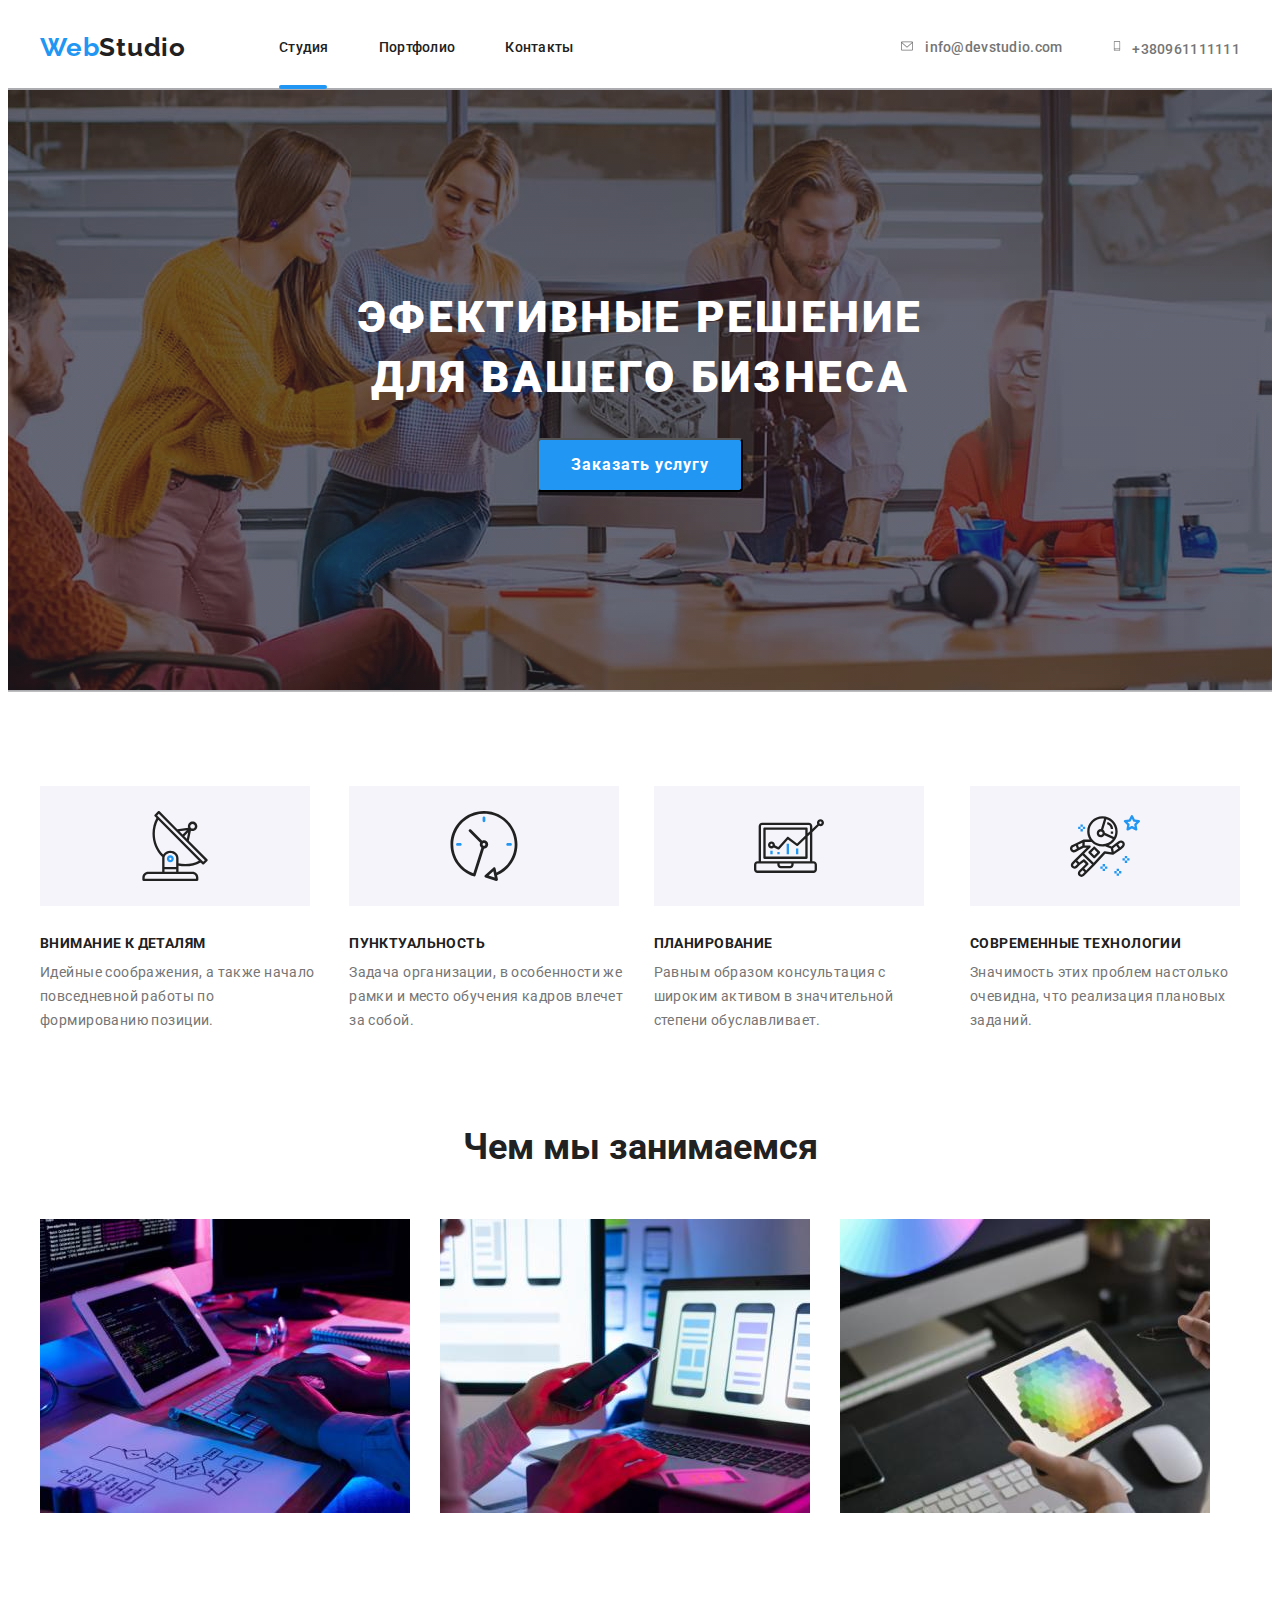
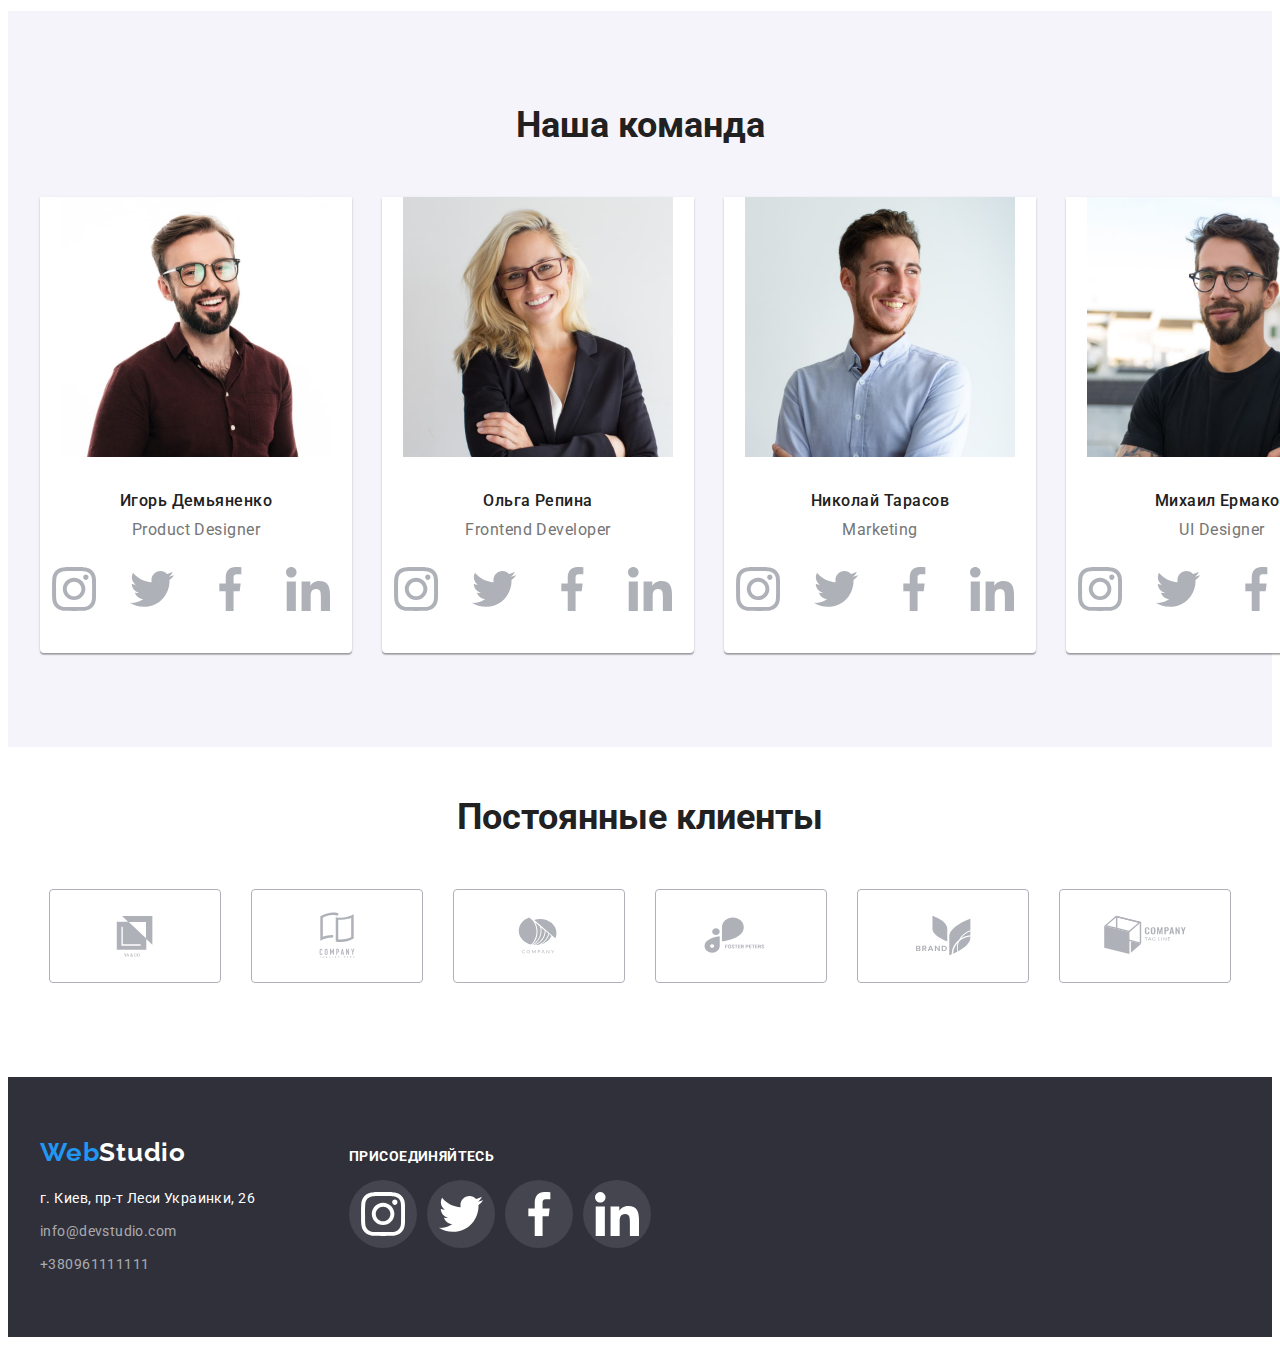
==== index.html @ cd9d086e "HW5" ====
<!DOCTYPE html>
<html lang="ru">
<head>
    <meta charset="UTF-8">
    <meta http-equiv="X-UA-Compatible" content="IE=edge">
    <meta name="viewport" content="width=device-width, initial-scale=1.0">
    <title>Студия</title>
    <link rel="preconnect" href="https://fonts.googleapis.com">
    <link rel="preconnect" href="https://fonts.gstatic.com" crossorigin>
    <link href="https://fonts.googleapis.com/css2?family=Raleway:wght@700&family=Roboto:wght@400;500;700;900&display=swap"
        rel="stylesheet">
    <link rel="stylesheet" href="https://cdnjs.cloudflare.com/ajax/libs/modern-normalize/1.1.0/modern-normalize.min.css"
        integrity="sha512-wpPYUAdjBVSE4KJnH1VR1HeZfpl1ub8YT/NKx4PuQ5NmX2tKuGu6U/JRp5y+Y8XG2tV+wKQpNHVUX03MfMFn9Q=="
        crossorigin="anonymous" referrerpolicy="no-referrer" />
    <link rel="stylesheet" href="./css/styles.css">
</head>
<body>
    <!--Header-->
    <header class="header"> 
        <div class="container">                
            <nav class="nav-content">   
                <a href="./index.html" class="logo"><span class="web">Web</span>Studio</a>
                <ul class="site-nav">
                    <li class="header-item"><a href="./index.html" class="current-page">Студия</a> </li>
                    <li class="header-item"><a href="./portfolio.html">Портфолио</a> </li>
                    <li class="header-item"><a href="">Контакты</a></li>
                </ul>
            </nav>
                <ul class="connection">
                    <li class="header-item">                        
                        <a href="mailto:info@devstudio.com"> 
                            <svg class="envelope header-icon" width="16" height="12">
                                <use href="./images/icons.svg#icon-envelope-hover-1"></use>
                            </svg>info@devstudio.com</a>

                    </li>
                    <li class="header-item">
                    
                    <a href="tel:+380961111111"> <svg class="smarthfone header-icon" width="10" height="16">
                        <use href="./images/icons.svg#icon-smartphone-1"></use>
                    </svg>+380961111111</a></li>

                </ul>                             
                                        
        </div>
    </header>
    <!--Main-->
    <main>
         
    <section class="hero" > 
        <div class="container hero-container">
            <h1 class="hero-title"> Эфективные решение <br> для вашего бизнеса</h1>
            <button type="button" class="button">Заказать услугу</button>
        </div>
    </section>
    
    <!--Advantages-->
    <section class="section">
        <div class="container advantages-container">
            <ul class="advantages-list">                
                <li class="advantage-item">
                    <div class="advantage-block">
                    <svg class="advantage-icon" width="70" height="70">
                        <use href="./images/icons.svg#icon-antenna-1-1"></use>
                    </svg>
                    </div>
                    <h3 class="title">Внимание к деталям</h3>
                    <p class="section-text">Идейные соображения, а также начало повседневной работы по формированию позиции.</p>
                </li>
                <li class="advantage-item">
                    <div class="advantage-block">
                    <svg class="advantage-icon" width="70" height="70">
                        <use href="./images/icons.svg#icon-clock-1-1"></use>
                    </svg>
                    </div>
                    <h3 class="title">Пунктуальность</h3>
                    <p class="section-text">Задача организации, в особенности же рамки и место обучения кадров влечет за собой.</p>
                </li>
                <li class="advantage-item">
                    <div class="advantage-block">
                    <svg class="advantage-icon" width="70" height="70">
                        <use href="./images/icons.svg#icon-diagram-1-1"></use>
                    </svg>
                    </div>
                    <h3 class="title">Планирование</h3>
                    <p class="section-text">Равным образом консультация с широким активом в значительной степени обуславливает.</p>
                </li>
                <li class="advantage-item">
                    <div class="advantage-block">
                    <svg class="advantage-icon" width="70" height="70">
                        <use href="./images/icons.svg#icon-astronaut-1-1"></use>
                    </svg>
                    </div>
                    <h3 class="title">Современные технологии</h3>
                    <p class="section-text">Значимость этих проблем настолько очевидна, что реализация плановых заданий.</p>
                </li>
            </ul>
        </div>
    </section>
    <!--Services-->
    <section class="section service-section">
        <div class="container services-container">
            <h2 class="section-title service-title">Чем мы занимаемся</h2>
            <ul class="services-photo">
                <li class="service-item"> 
                    <img src="./images/box1.jpg" width="370" height="294" alt="Програмирование">
                </li>
                <li class="service-item">
                    <img src="./images/box2.jpg" width="370" height="294" alt="Разработка приложений">
                </li>
                <li class="service-item">
                    <img src="./images/box3.jpg" width="370" height="294" alt="Дизайн разработка">
                </li>
            </ul>
        </div>
    </section>
    <!--Our stuff-->
    <section class="stuff-section">
        <div class="container stuff-container">
            <h2 class="section-title">Наша команда</h2>
            <ul class="stuff-list">
                <li class="stuff-item">
                    <img src="./images/igordemyanenko.jpg" width="270" height="260" alt="Игорь Демьяненко">
                    <div class="stuff-card-desctiption">
                        <h3 class="stuff-title">Игорь Демьяненко</h3>
                        <p class="stuff-text">Product Designer</p>
                        <ul class="social-links">
                            <li class="link-icon">
                                <a class="social-link" href="">
                                    <svg class="social-icon" width="20" height="20">
                                        <use href="./images/icons.svg#icon-instagram-2-1"></use>
                                    </svg>
                                </a>
                                
                            </li>
                            <li class="link-icon">
                                <a class="social-link" href="">
                                    <svg class="social-icon" width="20" height="20">
                                        <use href="./images/icons.svg#icon-twitter-1-1"></use>
                                    </svg>
                                </a>
                                
                            </li>
                            <li class="link-icon">
                                <a class="social-link" href=""><svg class="social-icon" width="20" height="20">
                                    <use href="./images/icons.svg#icon-facebook-1-1"></use>
                                </svg>
                                </a>
                                
                            </li>
                            <li class="link-icon">
                                <a class="social-link" href="">
                                    <svg class="social-icon" width="20" height="20">
                                        <use href="./images/icons.svg#icon-linkedin-1-1"></use>
                                    </svg>
                                </a>
                                
                            </li>

                        </ul>
                    </div>
                </li>
                <li class="stuff-item"> 
                    <img src="./images/olgarepina.jpg" width="270" height="260" alt="Ольга Репина">
                    <div class="stuff-card-desctiption">
                        <h3 class="stuff-title">Ольга Репина</h3>
                        <p class="stuff-text">Frontend Developer</p>
                        <ul class="social-links">
                            <li class="link-icon">
                                <a class="social-link" href="">
                                    <svg class="social-icon" width="20" height="20">
                                        <use href="./images/icons.svg#icon-instagram-2-1"></use>
                                    </svg>
                                </a>
                            
                            </li>
                            <li class="link-icon">
                                <a class="social-link" href="">
                                    <svg class="social-icon" width="20" height="20">
                                        <use href="./images/icons.svg#icon-twitter-1-1"></use>
                                    </svg>
                                </a>
                            
                            </li>
                            <li class="link-icon">
                                <a class="social-link" href=""><svg class="social-icon" width="20" height="20">
                                        <use href="./images/icons.svg#icon-facebook-1-1"></use>
                                    </svg>
                                </a>
                            
                            </li>
                            <li class="link-icon">
                                <a class="social-link" href="">
                                    <svg class="social-icon" width="20" height="20">
                                        <use href="./images/icons.svg#icon-linkedin-1-1"></use>
                                    </svg>
                                </a>
                            
                            </li>
                        </ul>
                    </div>
                </li>
                <li class="stuff-item">
                    <img src="./images/nikolaitarasov.jpg" width="270" height="260" alt="Николай Тарасов">
                    <div class="stuff-card-desctiption">
                        <h3 class="stuff-title">Николай Тарасов</h3>
                        <p class="stuff-text">Marketing</p>
                        <ul class="social-links">
                            <li class="link-icon">
                                <a class="social-link" href="">
                                    <svg class="social-icon" width="20" height="20">
                                        <use href="./images/icons.svg#icon-instagram-2-1"></use>
                                    </svg>
                                </a>
                            
                            </li>
                            <li class="link-icon">
                                <a class="social-link" href="">
                                    <svg class="social-icon" width="20" height="20">
                                        <use href="./images/icons.svg#icon-twitter-1-1"></use>
                                    </svg>
                                </a>
                            
                            </li>
                            <li class="link-icon">
                                <a class="social-link" href=""><svg class="social-icon" width="20" height="20">
                                        <use href="./images/icons.svg#icon-facebook-1-1"></use>
                                    </svg>
                                </a>
                            
                            </li>
                            <li class="link-icon">
                                <a class="social-link" href="">
                                    <svg class="social-icon" width="20" height="20">
                                        <use href="./images/icons.svg#icon-linkedin-1-1"></use>
                                    </svg>
                                </a>
                            
                            </li>
                        </ul>
                    </div>
                </li>
                <li class="stuff-item">
                    <img src="./images/mihailermakov.jpg" width="270" height="260" alt="Михаил Ермаков">
                    <div class="stuff-card-desctiption">
                        <h3 class="stuff-title">Михаил Ермаков</h3>
                        <p class="stuff-text">UI Designer</p>
                        <ul class="social-links">
                            <li class="link-icon">
                                <a class="social-link" href="">
                                    <svg class="social-icon" width="20" height="20">
                                        <use href="./images/icons.svg#icon-instagram-2-1"></use>
                                    </svg>
                                </a>
                            
                            </li>
                            <li class="link-icon">
                                <a class="social-link" href="">
                                    <svg class="social-icon" width="20" height="20">
                                        <use href="./images/icons.svg#icon-twitter-1-1"></use>
                                    </svg>
                                </a>
                            
                            </li>
                            <li class="link-icon">
                                <a class="social-link" href=""><svg class="social-icon" width="20" height="20">
                                        <use href="./images/icons.svg#icon-facebook-1-1"></use>
                                    </svg>
                                </a>
                            
                            </li>
                            <li class="link-icon">
                                <a class="social-link" href="">
                                    <svg class="social-icon" width="20" height="20">
                                        <use href="./images/icons.svg#icon-linkedin-1-1"></use>
                                    </svg>
                                </a>
                            
                            </li>
                        </ul>
                    </div>
                </li>
            </ul>
        </div>
    </section>

    <!--Our clients-->
    <section class="clients-section">
        <div class="container client-container">
            <h2 class="section-title">Постоянные клиенты</h2>
            <div class="container client-container">
            <ul class="client-list">
                <li class="client-item">
                    <a class="client-section-link" href="">
                    <svg class="client-icon" width="108" height="60">
                        <use href="./images/icons.svg#icon-Logo-uno-1"></use>
                    </svg>
                    </a>
                </li>
                <li class="client-item">
                    <a class="client-section-link" href="">
                    <svg class="client-icon" width="108" height="60">
                        <use href="./images/icons.svg#icon-Logo-dos-1"></use>
                    </svg>
                    </a>
                </li>
                <li class="client-item">
                    <a class="client-section-link" href="">
                    <svg class="client-icon" width="108" height="60">
                        <use href="./images/icons.svg#icon-Logo-tres-1"></use>
                    </svg>
                    </a>
                </li>
                <li class="client-item">
                    <a class="client-section-link" href="">
                    <svg class="client-icon" width="108" height="60">
                        <use href="./images/icons.svg#icon-Logo-cuatro-1"></use>
                    </svg>
                    </a>
                </li>
                <li class="client-item">
                    <a class="client-section-link" href="">
                    <svg class="client-icon" width="108" height="60">
                        <use href="./images/icons.svg#icon-Logo-cinco-1"></use>
                    </svg>
                    </a>
                </li>
                <li class="client-item">
                    <a class="client-section-link" href="">
                    <svg class="client-icon" width="108" height="60">
                        <use href="./images/icons.svg#icon-Logo-seis-1"></use>
                    </svg>
                    </a>
                </li>
            </ul>
            </div>
        </div>
    </section>
          
    </main>

    <footer class="footer">
        <div class="container footer-general-container">
            <div class="footer-container">
                <a href="./index.html" class="logo"><span class="web">Web</span><span class="studio">Studio</span></a>   
                <address class="address-info">
                    <p class="address">г. Киев, пр-т Леси Украинки, 26 </p>
                    <ul class="footer-connection">
                        <li class="connection-item"><a href="mailto:info@devstudio.com ">info@devstudio.com</a></li>
                        <li class="connection-item phone"><a href="tel:+380961111111">+380961111111</a></li>
                    
                    </ul>  
                </address>  
            </div>
            <div class="footer-link-container">
                <h3 class="footer-connect">ПРИСОЕДИНЯЙТЕСЬ</h3>
                <ul class="footer-social-links">
                    <li class="footer-link-icon">
                        <a class="footer-social-link" href="">
                            <svg class="footer-social-icon" width="20" height="20">
                                <use href="./images/icons.svg#icon-instagram-2-1"></use>
                            </svg>
                        </a>
            
                    </li>
                    <li class="footer-link-icon">
                        <a class="footer-social-link" href="">
                            <svg class="footer-social-icon" width="20" height="20">
                                <use href="./images/icons.svg#icon-twitter-1-1"></use>
                            </svg>
                        </a>
            
                    </li>
                    <li class="footer-link-icon">
                        <a class="footer-social-link" href="">
                            <svg class="footer-social-icon" width="20" height="20">
                                <use href="./images/icons.svg#icon-facebook-1-1"></use>
                            </svg>
                        </a>
            
                    </li>
                    <li class="footer-link-icon">
                        <a class="footer-social-link" href="">
                            <svg class="footer-social-icon" width="20" height="20">
                                <use href="./images/icons.svg#icon-linkedin-1-1"></use>
                            </svg>
                        </a>
            
                    </li>
                </ul>
            </div>
            </div>
            
            
            </footer>
        </div>
               
        
    </footer>
    
    
</body>
</html>
---- css/styles.css ----
/* main text color: #757575;*/
/* secondary text color: #212121;  */
/* белый #FFFFFF */
/* акцент синий #2196F3 */
/* первичный цвет фона #E5E5E5; */
/* вторичный цвет фона #2F303A; */
/* цвет фона наша команда #F5F4FA */


:root {
  --primary-text-color: #757575;
  --secondary-text-color: #212121;
  --accent-color: #2196F3;
  --accent-second-color: #FFFFFF;
  --primary-background-color: #e5e5e5;
  --secondary-background-color: #2F303A;
  --stuff-background-color: #F5F4FA:



}

body {
  
  color: var(--primary-text-color);
  font-family: Roboto, sans-serif;
}

p, h1, h2, h3, h4, h5, h5, h6 {
  margin-top: 0;
  margin-bottom: 0;
}

ul {
  list-style: none;
  margin-top: 0;
  margin-bottom: 0;
  padding-left: 0;

}
.header {
  
 
}
.header .container {
  display: flex;
  align-items: center; 
}
.container {
  width: 1200px;
  padding-left: 15px;
  padding-right: 15px; 
  margin: 0 auto; 

}
.logo {
  margin-right: 93px;
   padding-top: 24px;
  padding-bottom: 25px;
}
.logo {
  font-family: Raleway, sans-serif;
font-weight: bold;
font-size: 26px;
line-height: 1.19;
letter-spacing: 0.03em;
color: var(--secondary-text-color);
text-decoration: none;
}
.web {
  color: var(--accent-color);
}

/* site-nav */

.nav-content {
  display: flex;
  align-items: center;
}

.site-nav {
  
  display: flex;
}
.site-nav a {
font-weight: 500;
font-size: 14px;
line-height: 1.14;
letter-spacing: 0.02em;
  color: var(--secondary-text-color);
  text-decoration: none;
}
.site-nav a:hover, 
.site-nav a:focus {
  color: var(--accent-color);
}

.header-item {

  display: flex;
  justify-content: center;
  align-items: center;
}

.header-item:not(:last-child) {
  margin-right: 50px;
}
.connection {
  display: flex;
  margin-left: auto;
  
}
.connection a {
font-weight: 500;
font-size: 14px;
line-height: 1.14;
letter-spacing: 0.02em;
  color: var(--primary-text-color);
  text-decoration: none;
}
.connection a:hover, 
.connection a:focus {
  color: var(--accent-color);
}

.header-item a:hover .header-icon,
.header-item a:focus .header-icon {
  fill: var(--accent-color);
}



.envelope{
  margin-right: 10px;
  fill: var(--primary-text-color);
  cursor: pointer;
  justify-content: center;
  align-items: center;
  }
.smarthfone {
  margin-right: 10px;
  fill: var(--primary-text-color);
  cursor: pointer;
  justify-content: center;
  align-items: center;
    }

.current-page {
  position: relative;
  display: inline-block;
  padding-top: 32px;
  padding-bottom: 32px;
  
  
  color: var(--accent-color);
  
}

.current-page::after {
  content: '';

  position: absolute;
left: 0;
bottom: -1px;
  display: block;
  width: 48px;
  height: 4px;
  border-radius: 2px;
  background-color: var(--accent-color);

}

/* main */
.hero {
  /* background-color: var(--secondary-background-color); */
  background-image: linear-gradient(
    rgba(47, 48, 58, 0.4),
    rgba(47, 48, 58, 0.4)
  ),  url(../images/background.jpg);
  background-repeat: no-repeat;
  background-position: center;
  background-size: 1600px;

  display: flex;
  align-items: center;
  padding-top: 200px;
  padding-bottom: 200px;
}

.hero-title {
padding-bottom: 30px;
font-weight: 900;
font-size: 44px;
line-height: 1.36;
text-align: center;
letter-spacing: 0.06em;
text-transform: uppercase;
color: var(--accent-second-color);
}


.button {
display: block;
border-radius: 4px;
margin-left: auto;
margin-right: auto;
padding-top: 10px;
padding-bottom: 10px;
padding-left: 32px;
padding-right: 32px;
justify-content: center;
font-family: Roboto;
font-style: normal;
font-weight: bold;
font-size: 16px;
line-height: 1.87;
align-items: center;
text-align: center;
letter-spacing: 0.06em;
background-color: var(--accent-color);
color: var(--accent-second-color);
cursor: pointer;
}


.section {
  padding-top: 94px;
  
}
.section-title {
display: block;
text-align: center;
align-items: center;
font-family: Roboto;
font-style: normal;
font-weight: bold;
font-size: 36px;
line-height: 1.16;
color: var(--secondary-text-color);
}

.advantages-container {
  display: flex;
  align-items: center;
  justify-content: center;
}

.advantage-block {
  display: flex;
  width: 270px;
  height: 120px;
  background-color: #F5F4FA;
  margin-bottom: 30px;
    align-items: center;
  justify-content: center;
  

}

.advantages-list {
  display: flex;
}


.advantage-item:not(:last-child) {
margin-right: 30px;
}



.title {
margin-bottom: 10px;
font-family: Roboto;
font-style: normal;
font-weight: bold;
font-size: 14px;
line-height: 1.14;
letter-spacing: 0.03em;
text-transform: uppercase;
  color: var(--secondary-text-color);
}




/* Services */
.service-section {
  padding-bottom: 94px;
}
.service-title {
  text-align: center;
}
.services-container {
    align-items: center;
    
}
.service-title {
  display: block;
  margin-bottom: 50px;
}
.services-photo {
  display: flex;
}
.service-item:not(:last-child) {
  margin-right: 30px;
}


.section-text {
font-size: 14px;
line-height: 1.71;
letter-spacing: 0.03em;
}

/* stuff */

.stuff-section {
  padding-top: 94px;
padding-bottom: 94px;
background-color: #F5F4FA;
}

.stuff-list {
  display: flex;
margin-top: 50px;
}
.stuff-item:not(:last-child) {
  margin-right: 30px;
}
.stuff-item {
  align-items: center;
  text-align: center;
  box-shadow: 0px 1px 3px rgba(0, 0, 0, 0.12), 0px 1px 1px rgba(0, 0, 0, 0.14), 0px 2px 1px rgba(0, 0, 0, 0.2);
border-radius: 0px 0px 4px 4px;
background-color: #fff;
  }


.stuff-card-desctiption {
  padding-top: 30px;
  padding-bottom: 30px;
}

.stuff-text {
font-size: 16px;
line-height: 1.187;
letter-spacing: 0.03em;
}

.stuff-title {
padding-bottom: 10px;
font-weight: 500;
font-size: 16px;
line-height: 1.187;
letter-spacing: 0.03em;
  color: var(--secondary-text-color)

}

.social-links {
  display: flex;
  align-items: center;
  padding-left: auto;
  justify-content: center;
  margin-top: 16px;
  margin-right: auto;
  margin-left: auto;
  fill: #AFB1B8;
}



.link-icon {
  display: flex;
  align-items: center;
  justify-content: center;
  margin-right: 10px;

}
.social-link {
  fill: #AFB1B8;
}
.social-icon {
  display: flex;
  width: 44px;
  height: 44px;
  padding: 12px;
  
}


.social-link:hover,
.social-link:focus {
  border-radius: 50%;
  fill: #FFFFFF;
  background-color: var(--accent-color);
cursor: pointer;
}

.social-icon:not(:last-child) {
  margin-right: 10px;
}

/* clients */

.client-section {
padding-bottom: 94px;
}

.client-container {
padding: 0;
margin-top: 50px;   
margin-bottom: 94px;
}



.client-icon {  
  justify-content: center;
  align-items: center;  
  display: flex;
  border: #AFB1B8 solid 1px;
  border-radius: 4px;
  width: 170px;
  height: 92px;
  }


.client-list {
  display: flex;
  align-items: center;
  justify-content: center;   
}


.client-item:not(:last-child) {
  margin-right: 30px;
}


.client-icon {  
  fill: #AFB1B8;
}

.client-icon:hover ,
.client-icon:focus {
  fill: var(--accent-color);
  border: var(--accent-color) solid 1px
}

/* .client-icon:hover,
.client-icon:focus {
fill: var(--accent-color);
border: red solid 1px;
}  */


/* .client-block a:hover, .client-icon
.client-block a:focus .client-icon {
  fill: var(--accent-color);
  cursor: pointer;
  
} */

/* footer */
.footer {
   padding-top: 60px;
   padding-bottom: 60px;
 
}
.footer {
  background-color: var(--secondary-background-color);
  color: var(--accent-second-color);
}

.footer-general-container{
  display: flex;
  align-items: baseline;

 
}
.address-info {
  padding-top: 20px;
}
.studio {
  color: var(--accent-second-color);
}
.address {

font-style: normal;
font-weight: normal;
font-size: 14px;
line-height: 1.71;
letter-spacing: 0.03em;
  color: var(--accent-second-color);
}

.footer-connection a {

font-style: normal;
font-weight: normal;
font-size: 14px;
line-height: 1.71;
letter-spacing: 0.03em;

color: rgba(255, 255, 255, 0.6);
text-decoration: none;
}
.footer-connection a:hover,
.footer-connection a:focus {
  color: var(--accent-color);
}

.connection-item {
  margin-top: 9px;
}

.footer-connect{
  font-family: Roboto;
font-style: normal;
font-weight: bold;
font-size: 14px;
line-height: 16px;
letter-spacing: 0.03em;
text-transform: uppercase;
color: var(--accent-second-color);
}

.footer-container {
  padding-right: 70px;
  
}


.footer-social-links {
  display: flex;
  align-items: center;
  padding-left: auto;
  justify-content: center;
  margin-top: 16px;
  margin-right: auto;
  margin-left: auto;
  
}



.footer-link-icon {
  display: flex;
  align-items: center;
  justify-content: center;
  margin-right: 10px;

}
.footer-social-link {
  fill:#FFFFFF;
  background-color: rgba(255, 255, 255, 0.1);
 border-radius: 50%;
}
.footer-social-icon {
  display: flex;
  width: 44px;
  height: 44px;
  padding: 12px;
  
}


.footer-social-link:hover,
.footer-social-link:focus {
  border-radius: 50%;
  fill: #FFFFFF;
  background-color: var(--accent-color);
cursor: pointer;
}

.footer-social-icon:not(:last-child) {
  margin-right: 10px;
}


/* Portfolio */
.portfolio-header {
  background-color: white;
  border-bottom: 1px solid #ECECEC;
}

.portfolio-section {
  
  padding-top: 94px;
  padding-bottom: 94px;
}
.portfolio-btns {
  margin-right: auto;
  margin-left: auto;
  justify-content: center;
  display: flex;
  align-items: center;
  margin-bottom: 50px;
  
}

.btn:not(:last-child) {
  align-items: center;
  justify-content: center;
  display: block;
  
  
}

.btn{
border-radius: 4px;
margin-right: 8px;
padding: 6px 22px;
font-family: Roboto;
font-style: normal;
font-weight: 500;
font-size: 16px;
line-height: 1.62;
text-align: center;
align-items: center;
letter-spacing: 0.03em;
background-color: #F5F4FA;
color: var(--secondary-text-color);
text-decoration: none;
cursor: pointer;

}

.btn:hover,
.btn:focus {
  background-color: var(--accent-color);
color: var(--accent-second-color);
box-shadow: 0px 3px 1px rgba(0, 0, 0, 0.1), 0px 1px 2px rgba(0, 0, 0, 0.08), 0px 2px 2px rgba(0, 0, 0, 0.12);
border-radius: 4px;
}

.portfolio-list {
  display: flex;
  flex-wrap: wrap;
  align-content: center;
  margin-left: -30px;
  
  }

.portfolio-item {
  margin-left: 30px;
  flex-basis: calc((100% - 3 * 30px) / 3);
  
  
}
/* .portfolio-item:not(:nth-child(3n)) {
  margin-bottom: 30px;
} */
.portfolio-item:not(:nth-last-child(-n + 3)) {
  margin-bottom: 30px;
}

.portfolio-item:hover, 
.portfolio-item:focus {
background: #FFFFFF;
/* border: 1px solid #EEEEEE; */
box-sizing: border-box;
box-shadow: 0px 1px 1px rgba(0, 0, 0, 0.12), 0px 4px 4px rgba(0, 0, 0, 0.06), 1px 4px 6px rgba(0, 0, 0, 0.16);


}

.portfolio-photo {
  display: block;
}
.portfolio-contect-desctiption {
  border-bottom: 1px solid #EEEEEE;
  border-right: 1px solid #EEEEEE;  
  border-left: 1px solid #EEEEEE;
  padding-bottom: 20px;
  padding-top: 20px;
  padding-left: 24px;
}
.projects-title {
padding-bottom: 4px;
font-weight: bold;
font-size: 18px;
line-height: 2;
letter-spacing: 0.06em;
  color: var(--secondary-text-color);
}

.project-text {

font-size: 16px;
line-height: 1.66;
letter-spacing: 0.03em;
}
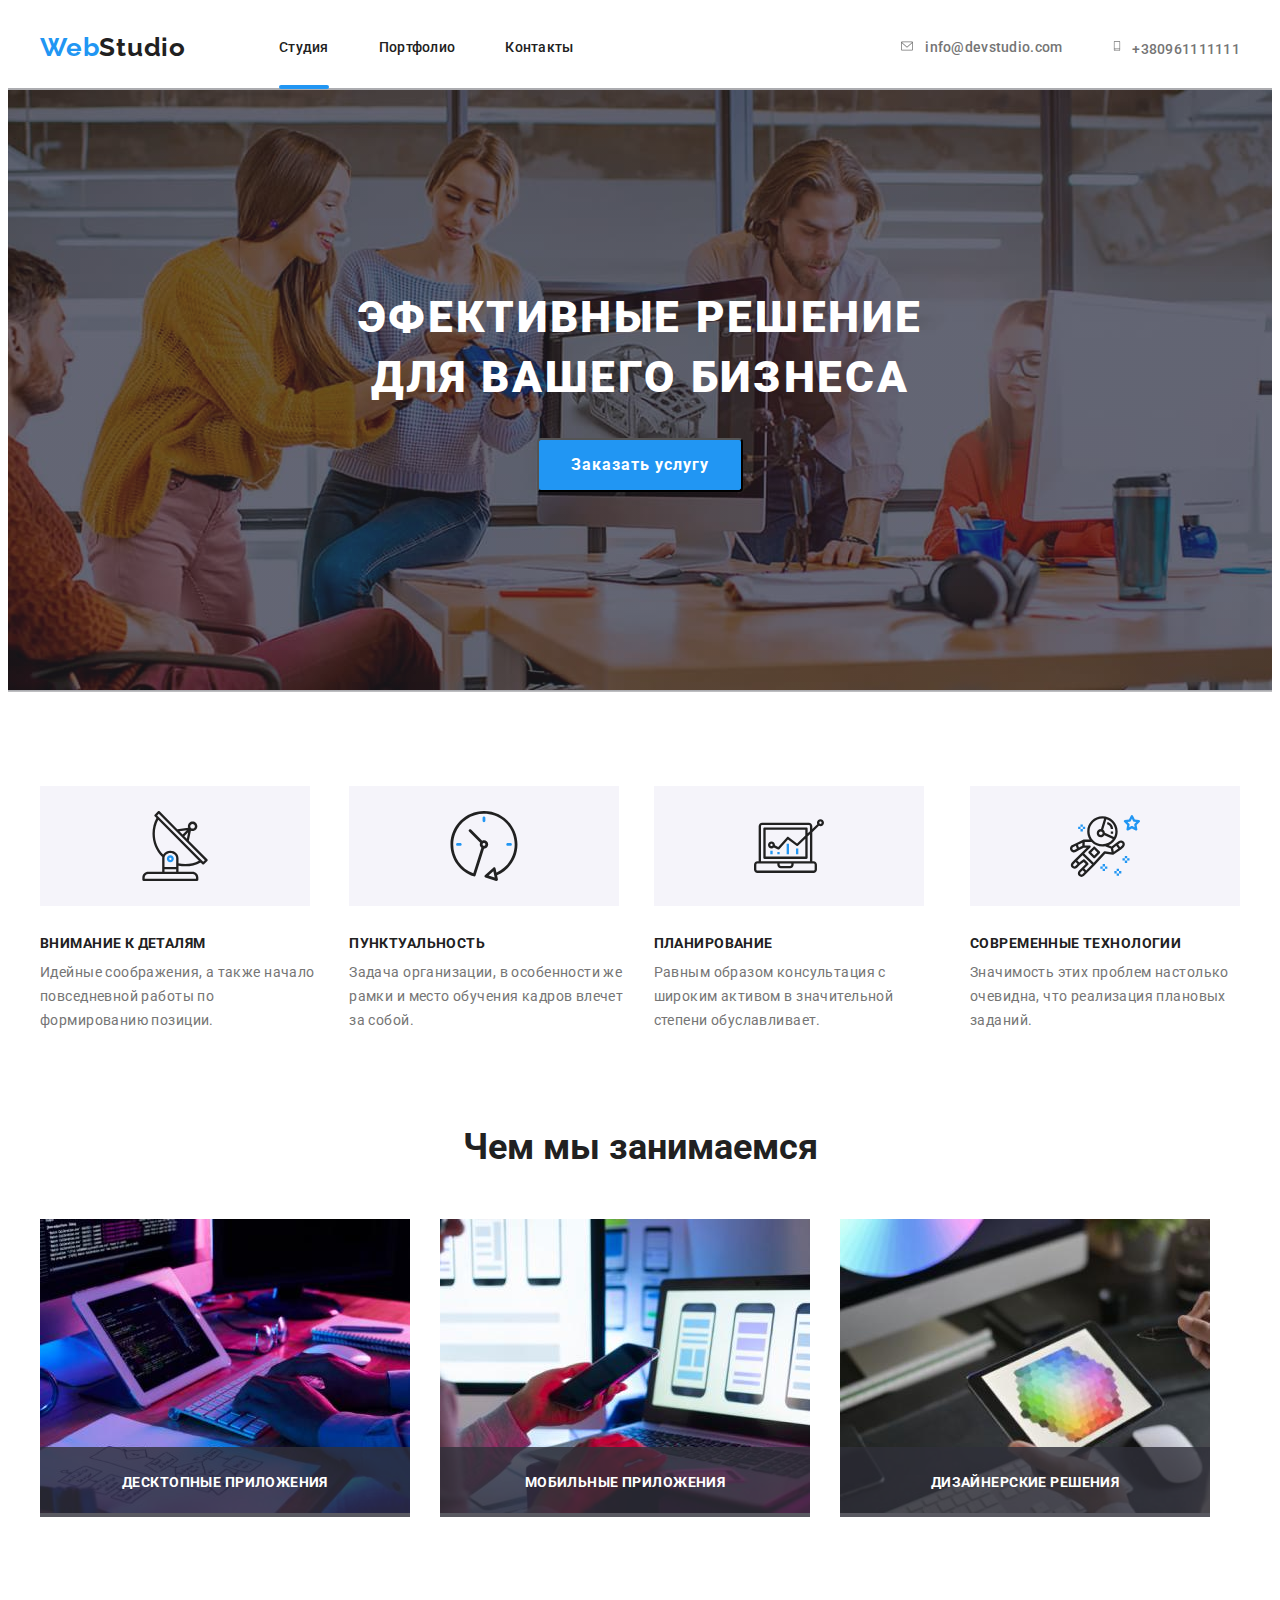
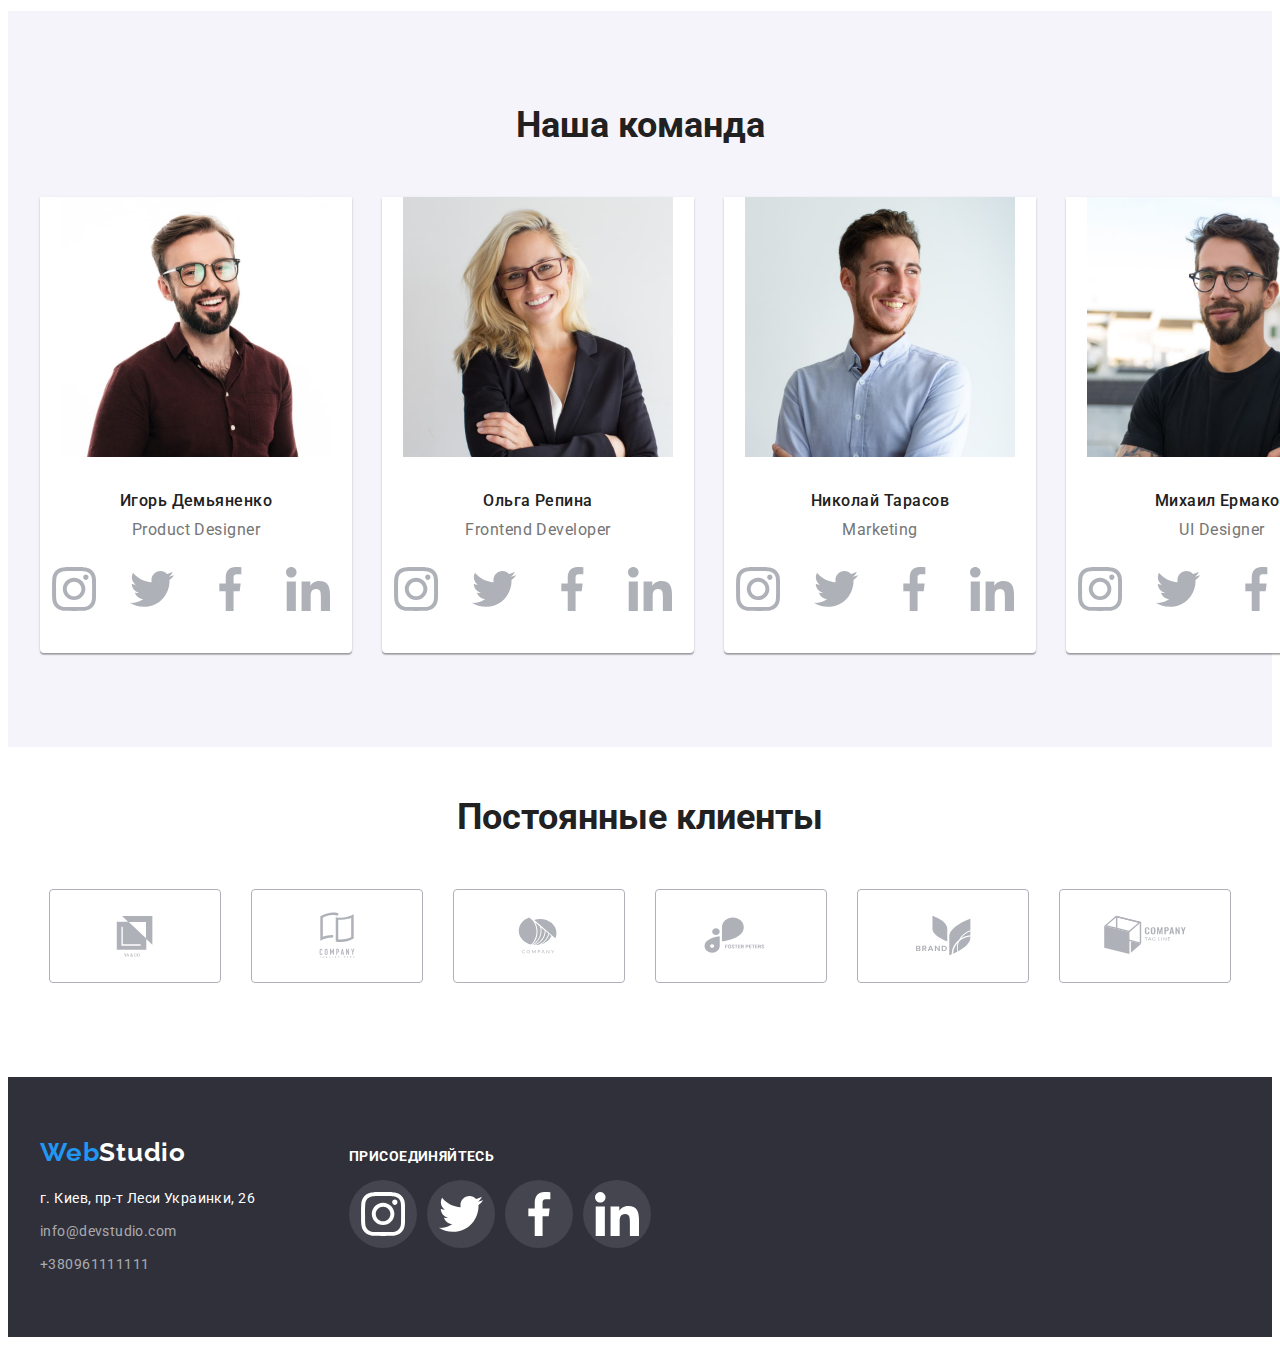
==== commit cb640141: "HW5" ====
--- a/index.html
+++ b/index.html
@@ -104,12 +104,21 @@
             <ul class="services-photo">
                 <li class="service-item"> 
                     <img src="./images/box1.jpg" width="370" height="294" alt="Програмирование">
+                    <div class="service-card-overlay">
+                        <p class="services-text">Десктопные приложения</p>
+                    </div>
                 </li>
                 <li class="service-item">
                     <img src="./images/box2.jpg" width="370" height="294" alt="Разработка приложений">
+                    <div class="service-card-overlay">
+                        <p class="services-text">Мобильные приложения</p>
+                    </div>
                 </li>
                 <li class="service-item">
                     <img src="./images/box3.jpg" width="370" height="294" alt="Дизайн разработка">
+                    <div class="service-card-overlay">
+                        <p class="services-text">Дизайнерские решения</p>
+                    </div>
                 </li>
             </ul>
         </div>
--- a/css/styles.css
+++ b/css/styles.css
@@ -38,10 +38,7 @@
   padding-left: 0;
 
 }
-.header {
-  
- 
-}
+
 .header .container {
   display: flex;
   align-items: center; 
@@ -89,6 +86,7 @@
 letter-spacing: 0.02em;
   color: var(--secondary-text-color);
   text-decoration: none;
+  transition: color 250ms cubic-bezier(0.4, 0, 0.2, 1);
 }
 .site-nav a:hover, 
 .site-nav a:focus {
@@ -117,10 +115,18 @@
 letter-spacing: 0.02em;
   color: var(--primary-text-color);
   text-decoration: none;
+  transition: color 250ms cubic-bezier(0.4, 0, 0.2, 1);
 }
 .connection a:hover, 
 .connection a:focus {
   color: var(--accent-color);
+}
+.header-icon{
+  display: inline-block;
+  align-items: center;
+  justify-content: center;
+  padding-bottom: 0;
+  transition: fill 250ms cubic-bezier(0.4, 0, 0.2, 1);
 }
 
 .header-item a:hover .header-icon,
@@ -163,7 +169,7 @@
 left: 0;
 bottom: -1px;
   display: block;
-  width: 48px;
+  width: 100%;
   height: 4px;
   border-radius: 2px;
   background-color: var(--accent-color);
@@ -311,6 +317,37 @@
 line-height: 1.71;
 letter-spacing: 0.03em;
 }
+.service-item{
+  position: relative;
+}
+.service-card-overlay {
+  display: flex;
+  align-items: center; 
+  justify-content: center;
+  position: absolute;
+  bottom: 0;
+  left: 0;
+  width: 100%;
+  height: 70px;
+  background-color: rgba(47, 48, 58, 0.8);
+}
+.services-text{
+  display: block;
+  position: absolute;
+  align-items: center; 
+  justify-content: center;
+ 
+  font-family: Roboto;
+font-style: normal;
+font-weight: bold;
+font-size: 14px;
+line-height: 16px;
+text-align: center;
+letter-spacing: 0.03em;
+text-transform: uppercase;
+
+color: #FFFFFF;
+}
 
 /* stuff */
 
@@ -379,6 +416,8 @@
 }
 .social-link {
   fill: #AFB1B8;
+  transition: background-color 250ms cubic-bezier(0.4, 0, 0.2, 1);
+  transition: fill 250ms cubic-bezier(0.4, 0, 0.2, 1);
 }
 .social-icon {
   display: flex;
@@ -442,11 +481,16 @@
   fill: #AFB1B8;
 }
 
-.client-icon:hover ,
+.client-section-link:hover .client-icon,
+.client-section-link:focus .client-icon {
+ fill: var(--accent-color);
+  border: var(--accent-color) solid 1px 
+}
+/* .client-icon:hover ,
 .client-icon:focus {
   fill: var(--accent-color);
   border: var(--accent-color) solid 1px
-}
+} */
 
 /* .client-icon:hover,
 .client-icon:focus {
@@ -505,6 +549,7 @@
 
 color: rgba(255, 255, 255, 0.6);
 text-decoration: none;
+  transition: color 250ms cubic-bezier(0.4, 0, 0.2, 1);
 }
 .footer-connection a:hover,
 .footer-connection a:focus {
@@ -556,6 +601,8 @@
   fill:#FFFFFF;
   background-color: rgba(255, 255, 255, 0.1);
  border-radius: 50%;
+ transition: background-color 250ms cubic-bezier(0.4, 0, 0.2, 1);
+  
 }
 .footer-social-icon {
   display: flex;
@@ -624,7 +671,8 @@
 color: var(--secondary-text-color);
 text-decoration: none;
 cursor: pointer;
-
+transition: background-color 250ms cubic-bezier(0.4, 0, 0.2, 1);
+/* transition: color 250ms cubic-bezier(0.4, 0, 0.2, 1); */
 }
 
 .btn:hover,
@@ -644,7 +692,7 @@
   }
 
 .portfolio-item {
-  margin-left: 30px;
+    margin-left: 30px;
   flex-basis: calc((100% - 3 * 30px) / 3);
   
   
@@ -663,12 +711,64 @@
 box-sizing: border-box;
 box-shadow: 0px 1px 1px rgba(0, 0, 0, 0.12), 0px 4px 4px rgba(0, 0, 0, 0.06), 1px 4px 6px rgba(0, 0, 0, 0.16);
 
-
-}
-
-.portfolio-photo {
+}
+
+.portfolio-photo {  
   display: block;
-}
+  
+}
+
+.portfolio-item-info {
+  position: relative;
+  overflow: hidden;
+}
+
+.text-overlay {
+  position: absolute;
+  display: flex;
+top: 63px;
+left: 24px;
+right: 24px;
+bottom: 63px;
+
+  font-family: Roboto;
+font-style: normal;
+font-weight: normal;
+font-size: 18px;
+line-height: 28px;
+letter-spacing: 0.03em;
+color:#FFFFFF ;
+}
+
+
+.portfolio-item:hover .portfolio-item-overlay {
+  transform: translateY(-100%);  
+}
+
+.portfolio-item-overlay {
+  position: absolute;
+  display: inline-block;
+  content: '';
+  width: 100%;
+  height: 100%;
+  background-color: rgba(33, 150, 243, 0.9); 
+  
+  
+  transform: translateY(0%);
+  transition: transform 250ms cubic-bezier(0.4, 0, 0.2, 1);
+  
+  }
+
+/* .portfolio-item:hover::before {
+  opacity: 1;
+} */
+
+/* .portfolio-item:hover .portfolio-item-text
+.portfolio-item:focus .portfolio-item-text {
+  color: green;
+} */
+
+
 .portfolio-contect-desctiption {
   border-bottom: 1px solid #EEEEEE;
   border-right: 1px solid #EEEEEE;  
